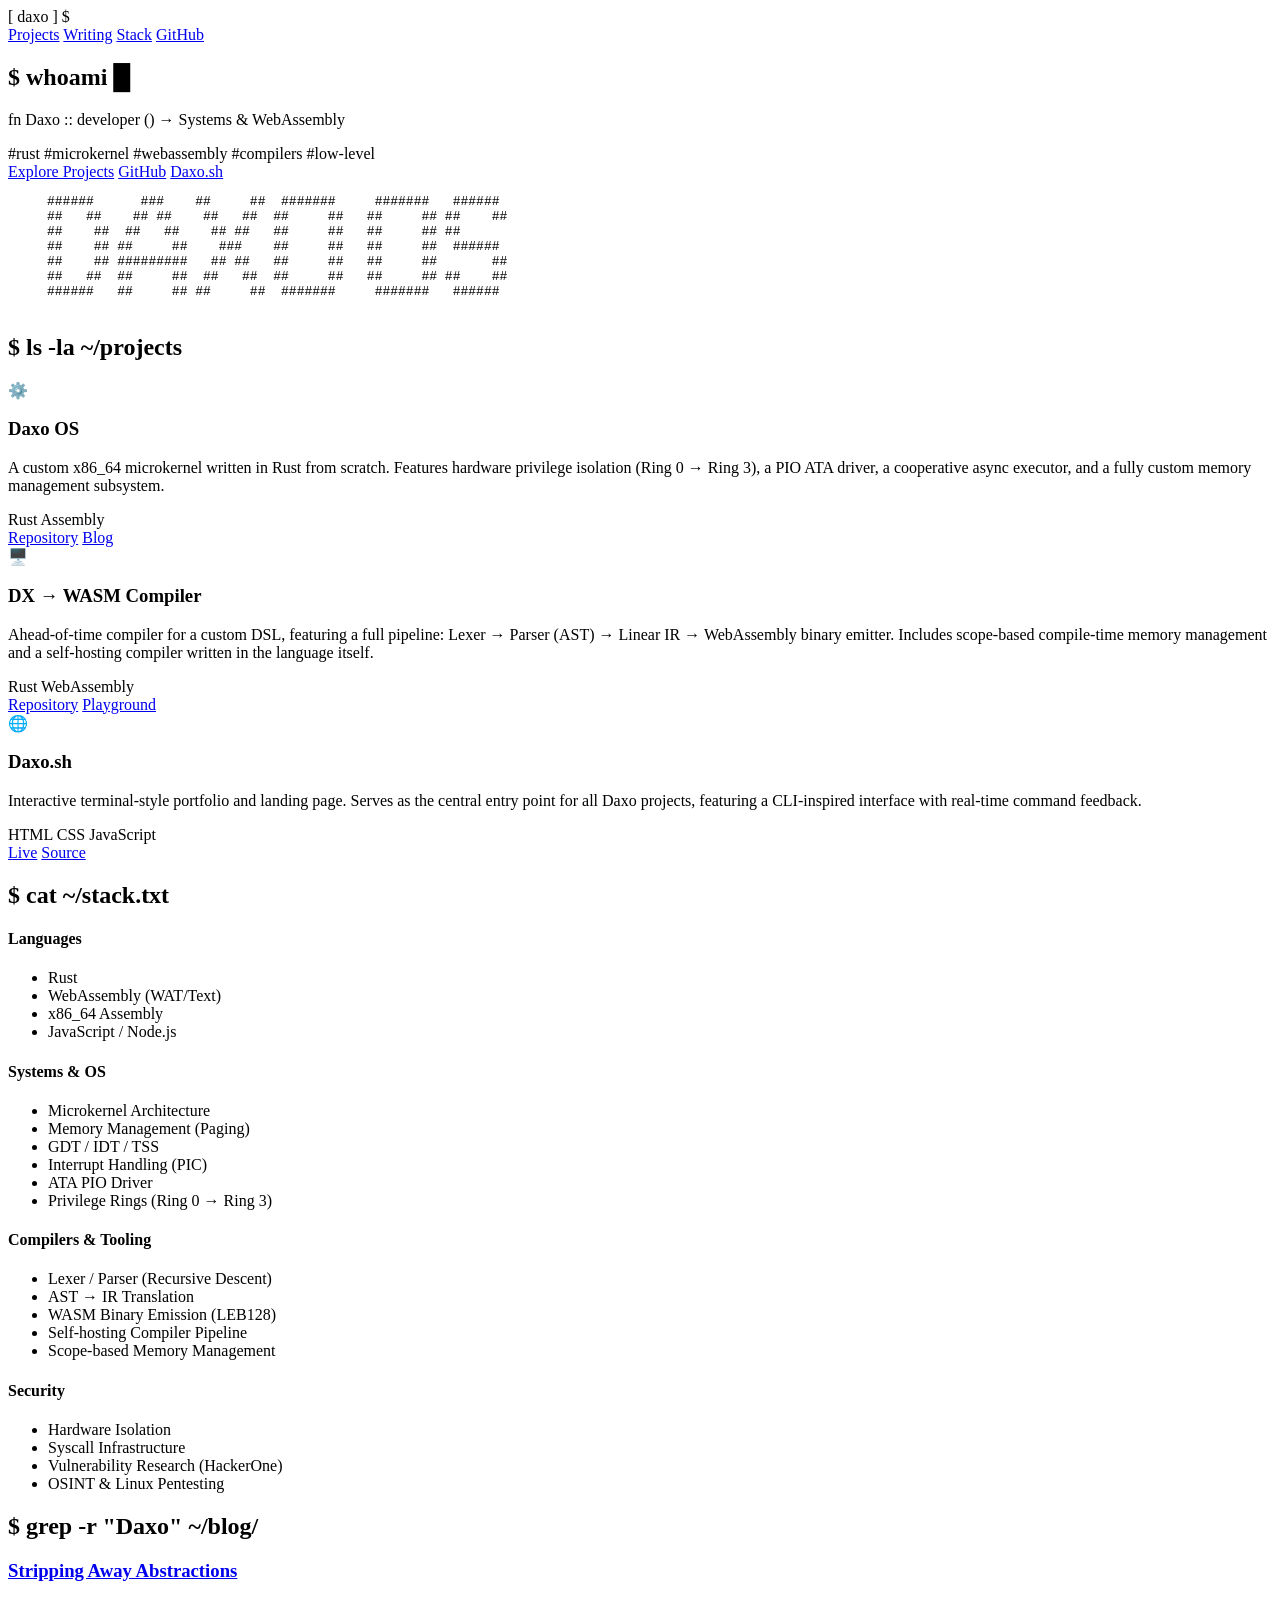
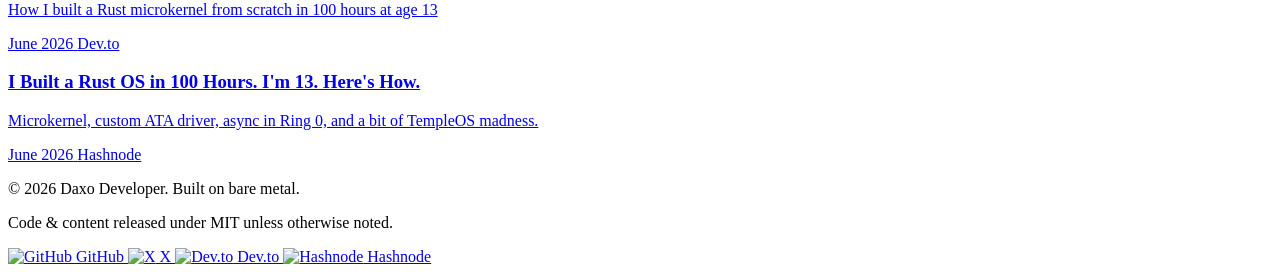
==== index.html @ 9e95999f "Create index.html" ====
<!DOCTYPE html>
<html lang="en">
<head>
    <meta charset="UTF-8" />
    <meta name="viewport" content="width=device-width, initial-scale=1.0" />
    <title>Daxo · Systems &amp; WebAssembly Developer</title>
    <meta name="description" content="Independent Systems & WebAssembly Developer. Creator of Daxo OS — a Rust microkernel with Ring 3 isolation, ATA driver, and async executor. Self-hosting compiler toolchain to WebAssembly." />
    <link rel="canonical" href="https://daxo-developer.github.io/" />
    <link rel="stylesheet" href="style.css" />
    <link rel="icon" href="assets/logo.svg" type="image/svg+xml" />

    <script type="application/ld+json">
    {
        "@context": "https://schema.org",
        "@graph": [
            {
                "@type": "Person",
                "@id": "https://daxo-developer.github.io/#person",
                "name": "Daxo Developer",
                "alternateName": "daxo-developer",
                "username": "daxo",
                "url": "https://daxo-developer.github.io/",
                "sameAs": [
                    "https://github.com/daxo-developer",
                    "https://x.com/DaxoOSDev",
                    "https://dev.to/aitoolsdxglitch",
                    "https://daxo-os.hashnode.dev/"
                ],
                "jobTitle": "Independent Systems & WebAssembly Developer",
                "description": "Building low‑level systems: a Rust microkernel (Daxo OS) with hardware privilege isolation, a self‑hosting DSL compiler targeting WebAssembly, and security research.",
                "knowsAbout": [
                    "Operating Systems",
                    "x86_64 Architecture",
                    "Rust",
                    "WebAssembly",
                    "Compiler Design",
                    "Microkernels",
                    "Memory Management",
                    "System Programming"
                ]
            },
            {
                "@type": "WebSite",
                "@id": "https://daxo-developer.github.io/#website",
                "url": "https://daxo-developer.github.io/",
                "name": "Daxo Developer — Systems & WebAssembly",
                "description": "Portfolio of Daxo Developer: low‑level systems, OS development, compilers, and security.",
                "publisher": { "@id": "https://daxo-developer.github.io/#person" }
            },
            {
                "@type": "SoftwareSourceCode",
                "@id": "https://github.com/daxo-developer/daxo_os",
                "name": "Daxo OS",
                "description": "A custom x86_64 microkernel written in Rust with hardware privilege separation (Ring 0 → Ring 3), a PIO ATA driver, and a cooperative async executor.",
                "codeRepository": "https://github.com/daxo-developer/daxo_os",
                "programmingLanguage": ["Rust", "Assembly"],
                "author": { "@id": "https://daxo-developer.github.io/#person" }
            },
            {
                "@type": "SoftwareSourceCode",
                "@id": "https://github.com/daxo-developer/dx-wasm",
                "name": "DX → WASM Compiler",
                "description": "Ahead‑of‑time compiler from a custom DSL to WebAssembly with self‑hosting capabilities, linear IR, and compile‑time memory management (scope‑based RC).",
                "codeRepository": "https://github.com/daxo-developer/dx-wasm",
                "programmingLanguage": ["Rust", "WebAssembly"],
                "author": { "@id": "https://daxo-developer.github.io/#person" }
            },
            {
                "@type": "CreativeWork",
                "@id": "https://dev.to/aitoolsdxglitch/stripping-away-abstractions-how-i-built-a-rust-microkernel-from-scratch-in-100-hours-at-age-13-3cik",
                "name": "Stripping Away Abstractions — How I Built a Rust Microkernel in 100 Hours",
                "url": "https://dev.to/aitoolsdxglitch/stripping-away-abstractions-how-i-built-a-rust-microkernel-from-scratch-in-100-hours-at-age-13-3cik",
                "author": { "@id": "https://daxo-developer.github.io/#person" },
                "datePublished": "2026-06-20"
            },
            {
                "@type": "WebApplication",
                "@id": "https://daxo.sh/",
                "name": "Daxo Terminal",
                "description": "Interactive terminal‑style portfolio and landing page for Daxo projects.",
                "url": "https://daxo.sh/",
                "author": { "@id": "https://daxo-developer.github.io/#person" }
            }
        ]
    }
    </script>
</head>
<body>

    <header class="header">
        <div class="container">
            <div class="logo">
                <span class="logo-bracket">[</span>
                <span class="logo-text">daxo</span>
                <span class="logo-bracket">]</span>
                <span class="logo-prompt">$</span>
            </div>
            <nav class="nav" aria-label="Main navigation">
                <a href="#projects">Projects</a>
                <a href="#articles">Writing</a>
                <a href="#stack">Stack</a>
                <a href="https://github.com/daxo-developer" target="_blank" rel="noopener">GitHub</a>
            </nav>
        </div>
    </header>

    <section class="hero">
        <div class="container">
            <div class="hero-content">
                <h1 class="hero-title">
                    <span class="dollar">$</span>
                    <span class="cmd">whoami</span>
                    <span class="blink">█</span>
                </h1>
                <p class="hero-sub">
                    <span class="keyword">fn</span>
                    <span class="ident">Daxo</span>
                    <span class="op">::</span>
                    <span class="fn">developer</span>
                    <span class="paren">()</span>
                    <span class="arrow">→</span>
                    <span class="type">Systems &amp; WebAssembly</span>
                </p>
                <div class="hero-tags">
                    <span class="tag">#rust</span>
                    <span class="tag">#microkernel</span>
                    <span class="tag">#webassembly</span>
                    <span class="tag">#compilers</span>
                    <span class="tag">#low‑level</span>
                </div>
                <div class="hero-links">
                    <a href="#projects" class="btn btn-primary">Explore Projects</a>
                    <a href="https://github.com/daxo-developer" target="_blank" rel="noopener" class="btn btn-outline">GitHub</a>
                    <a href="https://daxo.sh/" target="_blank" rel="noopener" class="btn btn-outline">Daxo.sh</a>
                </div>
            </div>
            <div class="hero-ascii">
                <pre>
     ######      ###    ##     ##  #######     #######   ######  
     ##   ##    ## ##    ##   ##  ##     ##   ##     ## ##    ## 
     ##    ##  ##   ##    ## ##   ##     ##   ##     ## ##       
     ##    ## ##     ##    ###    ##     ##   ##     ##  ######  
     ##    ## #########   ## ##   ##     ##   ##     ##       ## 
     ##   ##  ##     ##  ##   ##  ##     ##   ##     ## ##    ## 
     ######   ##     ## ##     ##  #######     #######   ######  
                </pre>
            </div>
        </div>
    </section>

    <section id="projects" class="section projects">
        <div class="container">
            <h2 class="section-title"><span class="prompt">$</span> ls -la ~/projects</h2>
            <div class="projects-grid">
                <div class="project-card">
                    <div class="project-header">
                        <span class="project-icon">⚙️</span>
                        <h3>Daxo OS</h3>
                    </div>
                    <p class="project-desc">
                        A custom x86_64 microkernel written in Rust from scratch. Features hardware privilege 
                        isolation (Ring 0 → Ring 3), a PIO ATA driver, a cooperative async executor, and 
                        a fully custom memory management subsystem.
                    </p>
                    <div class="project-meta">
                        <span class="lang">Rust</span>
                        <span class="lang">Assembly</span>
                    </div>
                    <div class="project-links">
                        <a href="https://github.com/daxo-developer/daxo_os" target="_blank" rel="noopener">Repository</a>
                        <a href="https://dev.to/aitoolsdxglitch/stripping-away-abstractions-how-i-built-a-rust-microkernel-from-scratch-in-100-hours-at-age-13-3cik" target="_blank" rel="noopener">Blog</a>
                    </div>
                </div>

                <div class="project-card">
                    <div class="project-header">
                        <span class="project-icon">🖥️</span>
                        <h3>DX → WASM Compiler</h3>
                    </div>
                    <p class="project-desc">
                        Ahead‑of‑time compiler for a custom DSL, featuring a full pipeline: Lexer → Parser (AST) 
                        → Linear IR → WebAssembly binary emitter. Includes scope‑based compile‑time memory 
                        management and a self‑hosting compiler written in the language itself.
                    </p>
                    <div class="project-meta">
                        <span class="lang">Rust</span>
                        <span class="lang">WebAssembly</span>
                    </div>
                    <div class="project-links">
                        <a href="https://github.com/daxo-developer/dx-wasm" target="_blank" rel="noopener">Repository</a>
                        <a href="https://daxo-developer.github.io/dx-wasm/" target="_blank" rel="noopener">Playground</a>
                    </div>
                </div>

                <div class="project-card">
                    <div class="project-header">
                        <span class="project-icon">🌐</span>
                        <h3>Daxo.sh</h3>
                    </div>
                    <p class="project-desc">
                        Interactive terminal‑style portfolio and landing page. Serves as the central entry point 
                        for all Daxo projects, featuring a CLI‑inspired interface with real‑time command feedback.
                    </p>
                    <div class="project-meta">
                        <span class="lang">HTML</span>
                        <span class="lang">CSS</span>
                        <span class="lang">JavaScript</span>
                    </div>
                    <div class="project-links">
                        <a href="https://daxo.sh/" target="_blank" rel="noopener">Live</a>
                        <a href="https://github.com/daxo-developer/daxo-developer.github.io" target="_blank" rel="noopener">Source</a>
                    </div>
                </div>
            </div>
        </div>
    </section>

    <section id="stack" class="section stack">
        <div class="container">
            <h2 class="section-title"><span class="prompt">$</span> cat ~/stack.txt</h2>
            <div class="stack-grid">
                <div class="stack-category">
                    <h4>Languages</h4>
                    <ul>
                        <li>Rust</li>
                        <li>WebAssembly (WAT/Text)</li>
                        <li>x86_64 Assembly</li>
                        <li>JavaScript / Node.js</li>
                    </ul>
                </div>
                <div class="stack-category">
                    <h4>Systems &amp; OS</h4>
                    <ul>
                        <li>Microkernel Architecture</li>
                        <li>Memory Management (Paging)</li>
                        <li>GDT / IDT / TSS</li>
                        <li>Interrupt Handling (PIC)</li>
                        <li>ATA PIO Driver</li>
                        <li>Privilege Rings (Ring 0 → Ring 3)</li>
                    </ul>
                </div>
                <div class="stack-category">
                    <h4>Compilers &amp; Tooling</h4>
                    <ul>
                        <li>Lexer / Parser (Recursive Descent)</li>
                        <li>AST → IR Translation</li>
                        <li>WASM Binary Emission (LEB128)</li>
                        <li>Self‑hosting Compiler Pipeline</li>
                        <li>Scope‑based Memory Management</li>
                    </ul>
                </div>
                <div class="stack-category">
                    <h4>Security</h4>
                    <ul>
                        <li>Hardware Isolation</li>
                        <li>Syscall Infrastructure</li>
                        <li>Vulnerability Research (HackerOne)</li>
                        <li>OSINT &amp; Linux Pentesting</li>
                    </ul>
                </div>
            </div>
        </div>
    </section>

    <section id="articles" class="section articles">
        <div class="container">
            <h2 class="section-title"><span class="prompt">$</span> grep -r "Daxo" ~/blog/</h2>
            <div class="articles-grid">
                <article class="article-card">
                    <a href="https://dev.to/aitoolsdxglitch/stripping-away-abstractions-how-i-built-a-rust-microkernel-from-scratch-in-100-hours-at-age-13-3cik" target="_blank" rel="noopener">
                        <h3>Stripping Away Abstractions</h3>
                        <p>How I built a Rust microkernel from scratch in 100 hours at age 13</p>
                        <span class="article-date">June 2026</span>
                        <span class="article-platform">Dev.to</span>
                    </a>
                </article>
                <article class="article-card">
                    <a href="https://daxo-os.hashnode.dev/i-built-a-rust-os-in-100-hours-im-13-heres-how" target="_blank" rel="noopener">
                        <h3>I Built a Rust OS in 100 Hours. I'm 13. Here's How.</h3>
                        <p>Microkernel, custom ATA driver, async in Ring 0, and a bit of TempleOS madness.</p>
                        <span class="article-date">June 2026</span>
                        <span class="article-platform">Hashnode</span>
                    </a>
                </article>
            </div>
        </div>
    </section>

    <footer class="footer">
        <div class="container">
            <div class="footer-left">
                <p>&copy; 2026 Daxo Developer. Built on bare metal.</p>
                <p class="footer-license">Code &amp; content released under MIT unless otherwise noted.</p>
            </div>
            <div class="footer-right">
                <a href="https://github.com/daxo-developer" target="_blank" rel="noopener" aria-label="GitHub">
                    <img src="assets/social/github.svg" alt="GitHub" class="social-icon"> GitHub
                </a>
                <a href="https://x.com/DaxoOSDev" target="_blank" rel="noopener" aria-label="X / Twitter">
                    <img src="assets/social/twitter.svg" alt="X" class="social-icon"> X
                </a>
                <a href="https://dev.to/aitoolsdxglitch" target="_blank" rel="noopener" aria-label="Dev.to">
                    <img src="assets/social/devto.svg" alt="Dev.to" class="social-icon"> Dev.to
                </a>
                <a href="https://daxo-os.hashnode.dev/" target="_blank" rel="noopener" aria-label="Hashnode">
                    <img src="assets/social/hashnode.svg" alt="Hashnode" class="social-icon"> Hashnode
                </a>
            </div>
        </div>
    </footer>

</body>
</html>
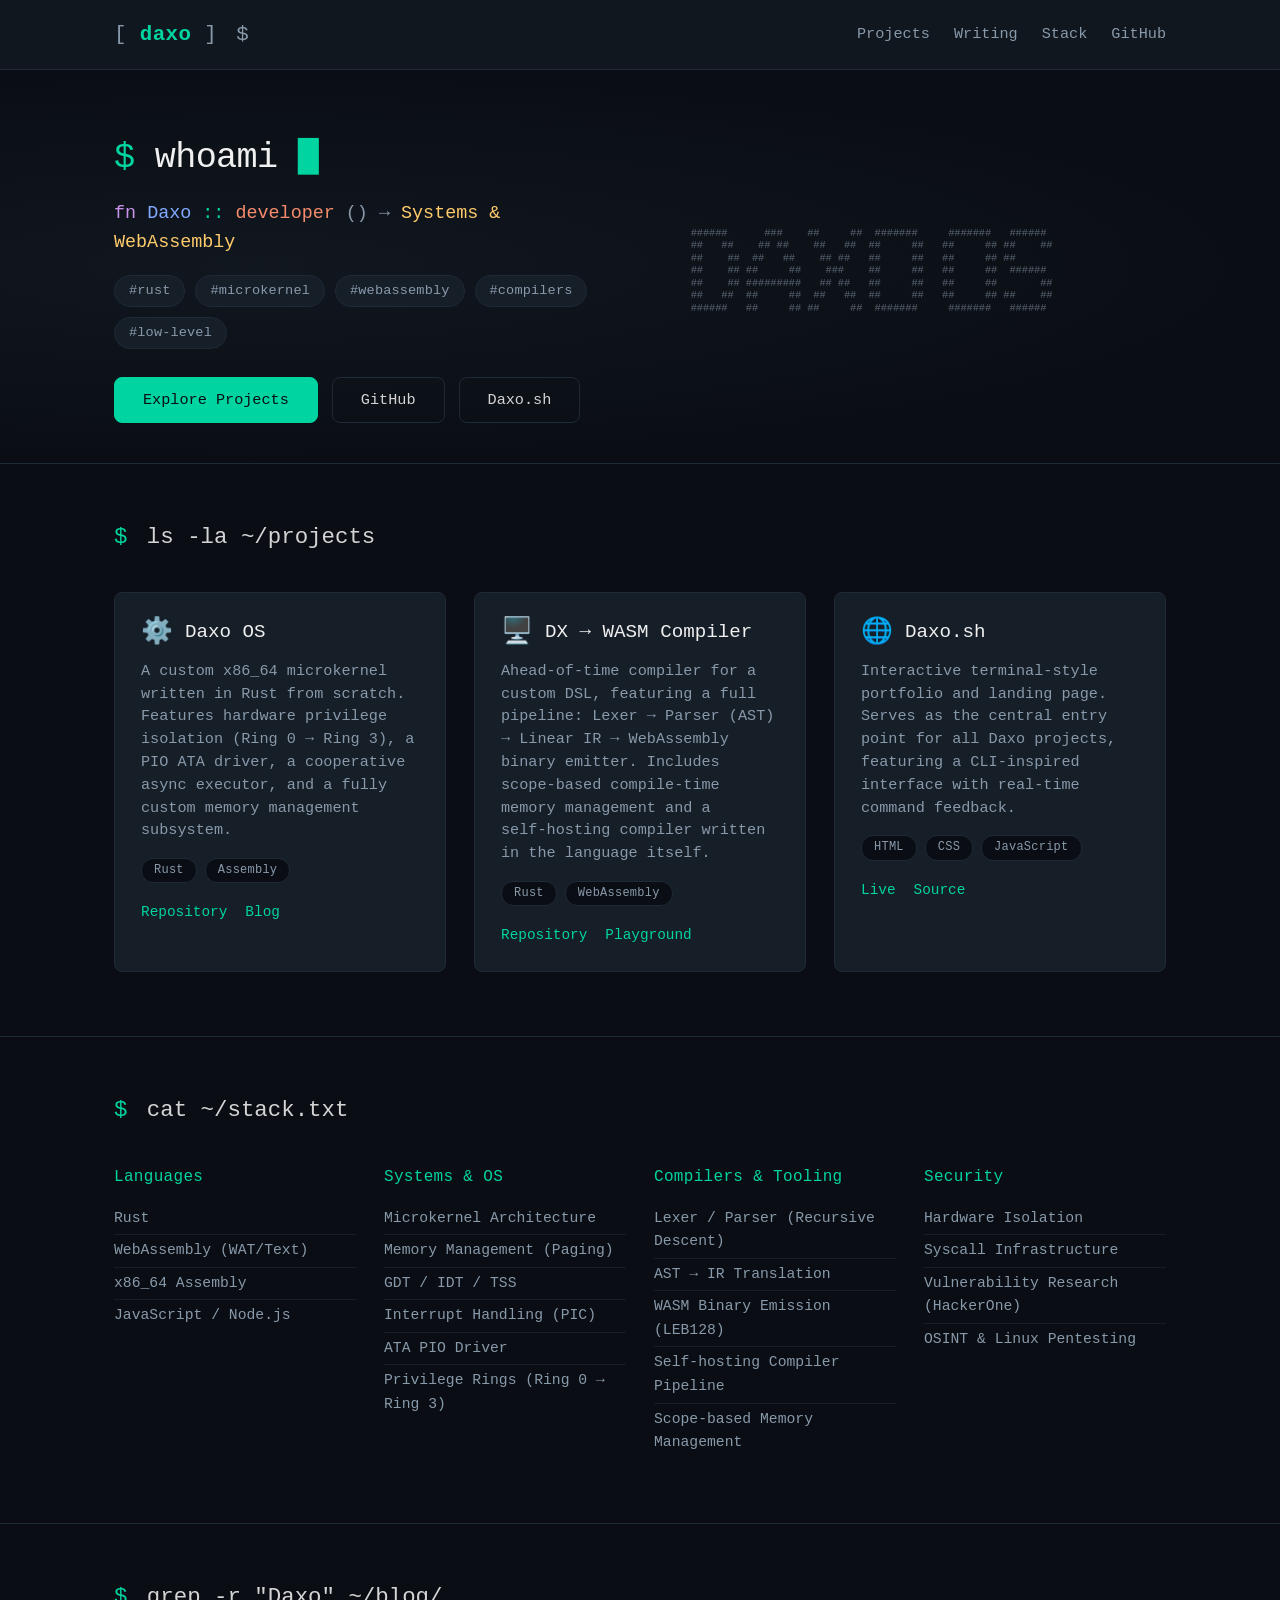
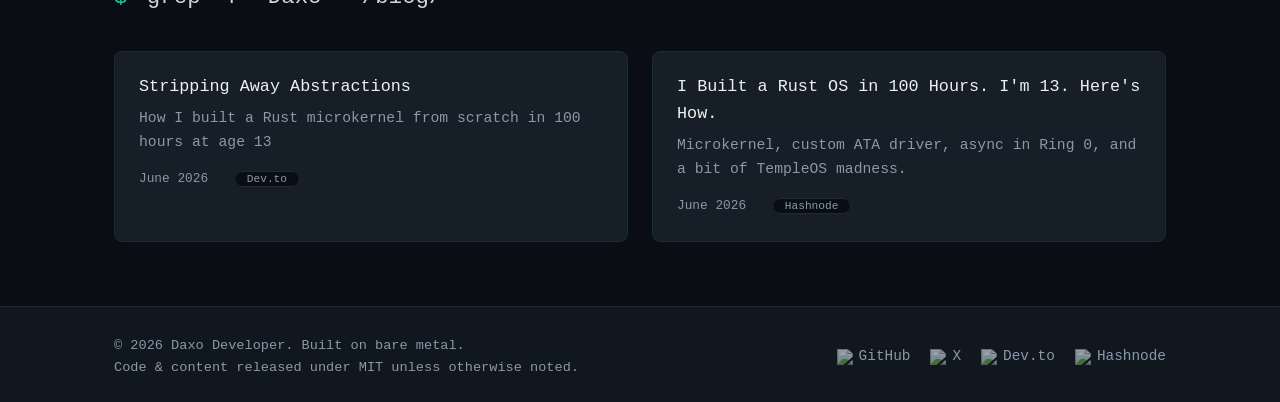
==== commit 8ccf1cca: "Update index.html" ====
--- a/index.html
+++ b/index.html
@@ -7,7 +7,7 @@
     <meta name="description" content="Independent Systems & WebAssembly Developer. Creator of Daxo OS — a Rust microkernel with Ring 3 isolation, ATA driver, and async executor. Self-hosting compiler toolchain to WebAssembly." />
     <link rel="canonical" href="https://daxo-developer.github.io/" />
     <link rel="stylesheet" href="style.css" />
-    <link rel="icon" href="assets/logo.svg" type="image/svg+xml" />
+    <link rel="icon" href="assets/logo.png" type="image/svg+xml" />
 
     <script type="application/ld+json">
     {
--- a/style.css
+++ b/style.css
@@ -0,0 +1,493 @@
+/* ============================================
+   GLOBAL RESET & VARIABLES
+   ============================================ */
+* {
+    margin: 0;
+    padding: 0;
+    box-sizing: border-box;
+}
+
+:root {
+    --bg-primary: #0a0e14;
+    --bg-secondary: #11171f;
+    --bg-card: #161e28;
+    --text-primary: #d4d4d4;
+    --text-muted: #8899aa;
+    --accent: #00d4a0;
+    --accent-dim: #1a8a6b;
+    --accent-glow: rgba(0, 212, 160, 0.15);
+    --border: #1e2a36;
+    --font: 'JetBrains Mono', 'Fira Code', 'Cascadia Code', monospace;
+    --radius: 8px;
+    --transition: 0.25s ease;
+}
+
+html {
+    scroll-behavior: smooth;
+}
+
+body {
+    font-family: var(--font);
+    background: var(--bg-primary);
+    color: var(--text-primary);
+    line-height: 1.6;
+    min-height: 100vh;
+}
+
+a {
+    color: var(--accent);
+    text-decoration: none;
+    transition: var(--transition);
+}
+a:hover {
+    color: #66f0cc;
+    text-decoration: underline;
+}
+
+.container {
+    max-width: 1100px;
+    margin: 0 auto;
+    padding: 0 24px;
+}
+
+/* ============================================
+   HEADER
+   ============================================ */
+.header {
+    padding: 18px 0;
+    border-bottom: 1px solid var(--border);
+    background: var(--bg-secondary);
+    position: sticky;
+    top: 0;
+    z-index: 10;
+    backdrop-filter: blur(6px);
+}
+
+.header .container {
+    display: flex;
+    align-items: center;
+    justify-content: space-between;
+    flex-wrap: wrap;
+    gap: 12px;
+}
+
+.logo {
+    font-size: 1.3rem;
+    font-weight: 500;
+    letter-spacing: 0.02em;
+}
+.logo-bracket { color: var(--text-muted); }
+.logo-text { color: var(--accent); font-weight: 600; }
+.logo-prompt { color: var(--text-muted); margin-left: 6px; }
+
+.nav {
+    display: flex;
+    gap: 24px;
+    font-size: 0.95rem;
+}
+.nav a {
+    color: var(--text-muted);
+    font-weight: 400;
+}
+.nav a:hover {
+    color: var(--accent);
+    text-decoration: none;
+}
+
+/* ============================================
+   HERO
+   ============================================ */
+.hero {
+    padding: 60px 0 40px;
+    background: radial-gradient(ellipse at 20% 50%, var(--bg-secondary) 0%, var(--bg-primary) 70%);
+    border-bottom: 1px solid var(--border);
+}
+
+.hero .container {
+    display: grid;
+    grid-template-columns: 1fr 1fr;
+    gap: 40px;
+    align-items: center;
+}
+
+.hero-title {
+    font-size: 2.2rem;
+    font-weight: 400;
+    letter-spacing: -0.02em;
+}
+.hero-title .dollar { color: var(--accent); }
+.hero-title .cmd { color: #f0f0f0; }
+.hero-title .blink {
+    animation: blink 1.2s step-end infinite;
+    color: var(--accent);
+    font-weight: 300;
+}
+@keyframes blink {
+    0%, 100% { opacity: 1; }
+    50% { opacity: 0; }
+}
+
+.hero-sub {
+    font-size: 1.15rem;
+    margin-top: 12px;
+    color: var(--text-muted);
+}
+.hero-sub .keyword { color: #c792ea; }
+.hero-sub .ident { color: #82aaff; }
+.hero-sub .op { color: var(--accent); }
+.hero-sub .fn { color: #f78c6c; }
+.hero-sub .paren { color: var(--text-muted); }
+.hero-sub .arrow { color: var(--text-muted); }
+.hero-sub .type { color: #ffcb6b; }
+
+.hero-tags {
+    margin-top: 18px;
+    display: flex;
+    flex-wrap: wrap;
+    gap: 10px;
+}
+.tag {
+    background: var(--bg-card);
+    border: 1px solid var(--border);
+    border-radius: 20px;
+    padding: 4px 14px;
+    font-size: 0.85rem;
+    color: var(--text-muted);
+    letter-spacing: 0.01em;
+}
+
+.hero-links {
+    margin-top: 28px;
+    display: flex;
+    flex-wrap: wrap;
+    gap: 14px;
+}
+
+.btn {
+    display: inline-block;
+    padding: 10px 28px;
+    border-radius: var(--radius);
+    font-family: var(--font);
+    font-size: 0.95rem;
+    font-weight: 500;
+    cursor: pointer;
+    transition: var(--transition);
+    border: 1px solid transparent;
+}
+.btn-primary {
+    background: var(--accent);
+    color: #0a0e14;
+    border-color: var(--accent);
+}
+.btn-primary:hover {
+    background: #66f0cc;
+    border-color: #66f0cc;
+    text-decoration: none;
+    color: #0a0e14;
+}
+.btn-outline {
+    background: transparent;
+    color: var(--text-primary);
+    border-color: var(--border);
+}
+.btn-outline:hover {
+    background: var(--bg-card);
+    border-color: var(--accent);
+    text-decoration: none;
+    color: var(--accent);
+}
+
+.hero-ascii pre {
+    font-size: 0.65rem;
+    line-height: 1.2;
+    color: var(--text-muted);
+    opacity: 0.6;
+    letter-spacing: -0.01em;
+    overflow-x: auto;
+    padding: 6px 0;
+}
+
+/* ============================================
+   SECTIONS
+   ============================================ */
+.section {
+    padding: 56px 0 64px;
+    border-bottom: 1px solid var(--border);
+}
+.section:last-of-type {
+    border-bottom: none;
+}
+
+.section-title {
+    font-size: 1.4rem;
+    font-weight: 400;
+    margin-bottom: 36px;
+    color: var(--text-primary);
+}
+.section-title .prompt {
+    color: var(--accent);
+    margin-right: 6px;
+}
+
+/* ============================================
+   PROJECTS
+   ============================================ */
+.projects-grid {
+    display: grid;
+    grid-template-columns: repeat(auto-fit, minmax(300px, 1fr));
+    gap: 28px;
+}
+
+.project-card {
+    background: var(--bg-card);
+    border: 1px solid var(--border);
+    border-radius: var(--radius);
+    padding: 24px 26px;
+    transition: var(--transition);
+}
+.project-card:hover {
+    border-color: var(--accent);
+    box-shadow: 0 0 30px var(--accent-glow);
+    transform: translateY(-2px);
+}
+
+.project-header {
+    display: flex;
+    align-items: center;
+    gap: 12px;
+    margin-bottom: 12px;
+}
+.project-icon {
+    font-size: 1.6rem;
+    line-height: 1;
+}
+.project-header h3 {
+    font-size: 1.2rem;
+    font-weight: 500;
+    color: #f0f0f0;
+}
+
+.project-desc {
+    color: var(--text-muted);
+    font-size: 0.95rem;
+    margin-bottom: 16px;
+    line-height: 1.5;
+}
+
+.project-meta {
+    display: flex;
+    flex-wrap: wrap;
+    gap: 8px;
+    margin-bottom: 18px;
+}
+.lang {
+    background: var(--bg-primary);
+    color: var(--text-muted);
+    font-size: 0.75rem;
+    padding: 2px 12px;
+    border-radius: 12px;
+    border: 1px solid var(--border);
+    letter-spacing: 0.02em;
+}
+
+.project-links {
+    display: flex;
+    gap: 18px;
+    font-size: 0.9rem;
+}
+.project-links a {
+    color: var(--accent);
+}
+.project-links a:hover {
+    color: #66f0cc;
+}
+
+/* ============================================
+   STACK
+   ============================================ */
+.stack-grid {
+    display: grid;
+    grid-template-columns: repeat(auto-fit, minmax(220px, 1fr));
+    gap: 28px;
+}
+
+.stack-category h4 {
+    color: var(--accent);
+    font-size: 1rem;
+    font-weight: 500;
+    margin-bottom: 12px;
+    letter-spacing: 0.02em;
+}
+.stack-category ul {
+    list-style: none;
+    padding: 0;
+}
+.stack-category li {
+    color: var(--text-muted);
+    font-size: 0.92rem;
+    padding: 4px 0;
+    border-bottom: 1px solid var(--bg-card);
+}
+.stack-category li:last-child {
+    border-bottom: none;
+}
+
+/* ============================================
+   ARTICLES
+   ============================================ */
+.articles-grid {
+    display: grid;
+    grid-template-columns: repeat(auto-fit, minmax(280px, 1fr));
+    gap: 24px;
+}
+
+.article-card {
+    background: var(--bg-card);
+    border: 1px solid var(--border);
+    border-radius: var(--radius);
+    padding: 22px 24px;
+    transition: var(--transition);
+}
+.article-card:hover {
+    border-color: var(--accent);
+    box-shadow: 0 0 24px var(--accent-glow);
+}
+.article-card a {
+    display: block;
+    color: inherit;
+}
+.article-card a:hover {
+    text-decoration: none;
+}
+.article-card h3 {
+    font-size: 1.05rem;
+    font-weight: 500;
+    color: #f0f0f0;
+    margin-bottom: 6px;
+}
+.article-card p {
+    color: var(--text-muted);
+    font-size: 0.92rem;
+    margin: 6px 0 12px;
+}
+.article-card .article-date {
+    color: var(--text-muted);
+    font-size: 0.8rem;
+    margin-right: 16px;
+}
+.article-card .article-platform {
+    background: var(--bg-primary);
+    color: var(--text-muted);
+    font-size: 0.7rem;
+    padding: 1px 12px;
+    border-radius: 12px;
+    border: 1px solid var(--border);
+}
+
+/* ============================================
+   FOOTER & ICONS
+   ============================================ */
+.footer {
+    padding: 28px 0 24px;
+    border-top: 1px solid var(--border);
+    background: var(--bg-secondary);
+}
+.footer .container {
+    display: flex;
+    flex-wrap: wrap;
+    justify-content: space-between;
+    align-items: center;
+    gap: 16px;
+}
+.footer-left p {
+    color: var(--text-muted);
+    font-size: 0.85rem;
+}
+.footer-license {
+    font-size: 0.75rem;
+    color: #4a5a6a;
+}
+.footer-right {
+    display: flex;
+    flex-wrap: wrap;
+    gap: 20px;
+}
+.footer-right a {
+    color: var(--text-muted);
+    font-size: 0.9rem;
+    display: inline-flex;
+    align-items: center;
+    gap: 6px;
+}
+.footer-right a:hover {
+    color: var(--accent);
+    text-decoration: none;
+}
+.social-icon {
+    width: 16px;
+    height: 16px;
+    vertical-align: middle;
+    filter: opacity(0.6);
+    transition: var(--transition);
+}
+.footer-right a:hover .social-icon {
+    filter: opacity(1) drop-shadow(0 0 4px var(--accent));
+}
+
+/* ============================================
+   RESPONSIVE
+   ============================================ */
+@media (max-width: 820px) {
+    .hero .container {
+        grid-template-columns: 1fr;
+        gap: 20px;
+    }
+    .hero-ascii pre {
+        font-size: 0.5rem;
+    }
+    .hero-title {
+        font-size: 1.7rem;
+    }
+    .header .container {
+        flex-direction: column;
+        align-items: stretch;
+        gap: 10px;
+    }
+    .nav {
+        justify-content: center;
+        flex-wrap: wrap;
+        gap: 14px;
+        font-size: 0.9rem;
+    }
+}
+
+@media (max-width: 480px) {
+    .hero {
+        padding: 30px 0 20px;
+    }
+    .hero-title {
+        font-size: 1.3rem;
+    }
+    .hero-sub {
+        font-size: 0.95rem;
+    }
+    .projects-grid,
+    .articles-grid {
+        grid-template-columns: 1fr;
+    }
+    .stack-grid {
+        grid-template-columns: 1fr; /* Фикс для предотвращения сжатия длинных слов */
+    }
+    .footer .container {
+        flex-direction: column;
+        text-align: center;
+    }
+    .footer-right {
+        justify-content: center;
+    }
+    .btn {
+        padding: 8px 18px;
+        font-size: 0.85rem;
+    }
+}
+
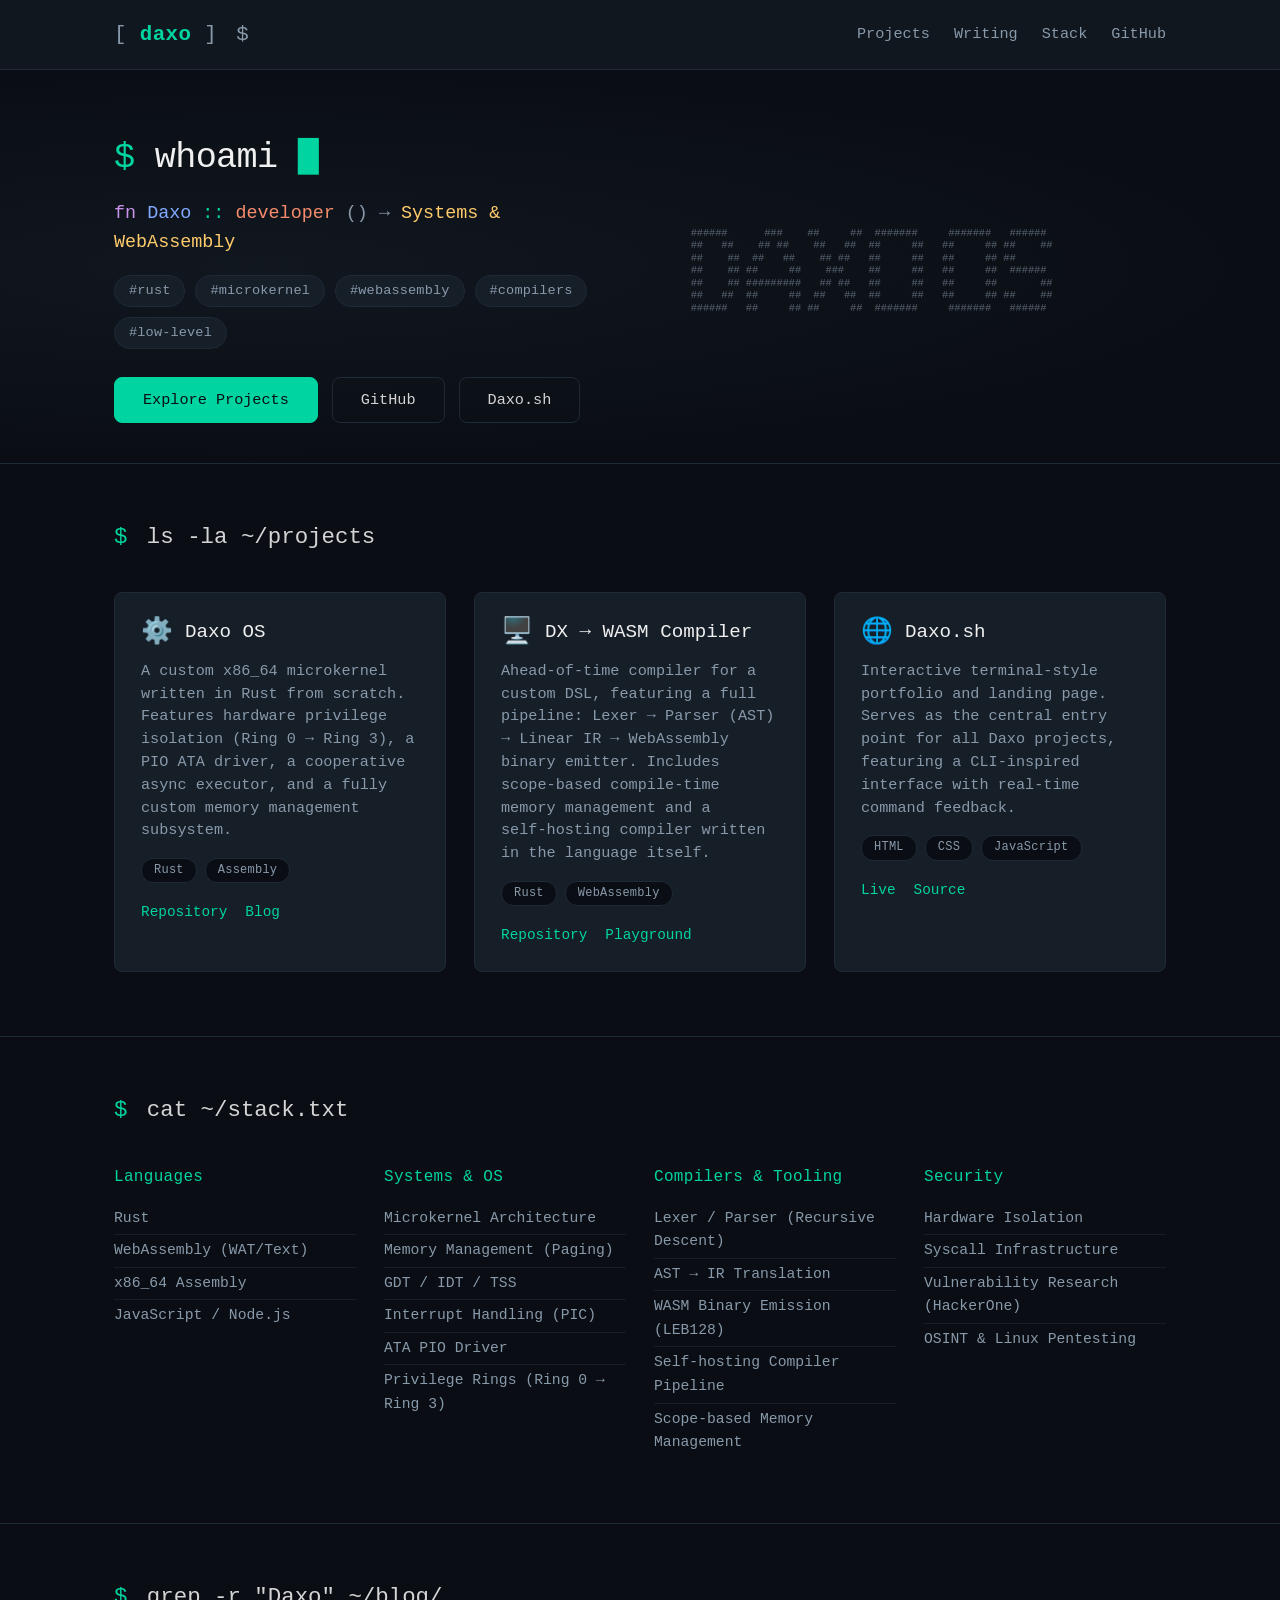
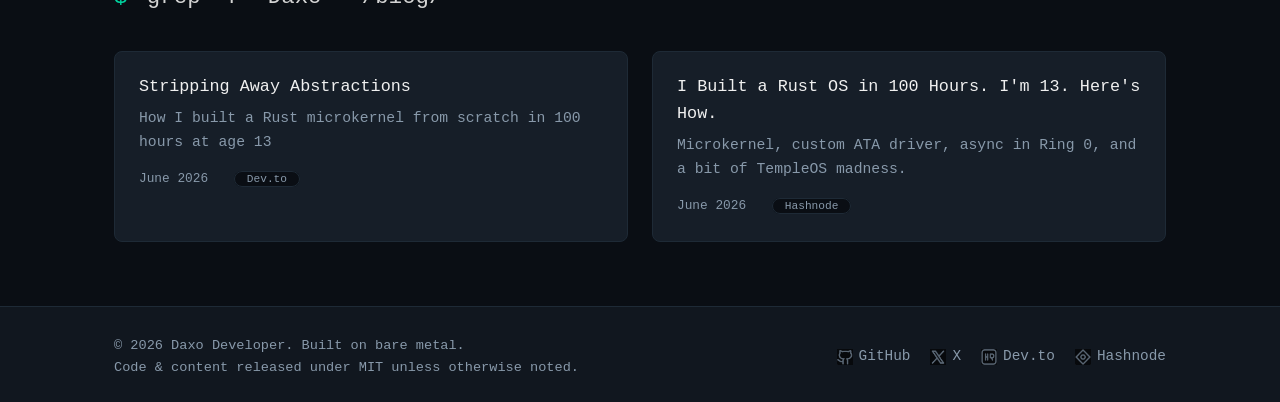
==== commit cab9b7d2: "Update index.html" ====
--- a/index.html
+++ b/index.html
@@ -7,7 +7,7 @@
     <meta name="description" content="Independent Systems & WebAssembly Developer. Creator of Daxo OS — a Rust microkernel with Ring 3 isolation, ATA driver, and async executor. Self-hosting compiler toolchain to WebAssembly." />
     <link rel="canonical" href="https://daxo-developer.github.io/" />
     <link rel="stylesheet" href="style.css" />
-    <link rel="icon" href="assets/logo.png" type="image/svg+xml" />
+    <link rel="icon" href="assets/logo.png" type="image/png" />
 
     <script type="application/ld+json">
     {
@@ -294,16 +294,16 @@
             </div>
             <div class="footer-right">
                 <a href="https://github.com/daxo-developer" target="_blank" rel="noopener" aria-label="GitHub">
-                    <img src="assets/social/github.svg" alt="GitHub" class="social-icon"> GitHub
+                    <img src="assets/social/github.png" alt="GitHub" class="social-icon"> GitHub
                 </a>
                 <a href="https://x.com/DaxoOSDev" target="_blank" rel="noopener" aria-label="X / Twitter">
-                    <img src="assets/social/twitter.svg" alt="X" class="social-icon"> X
+                    <img src="assets/social/twitter.png" alt="X" class="social-icon"> X
                 </a>
                 <a href="https://dev.to/aitoolsdxglitch" target="_blank" rel="noopener" aria-label="Dev.to">
-                    <img src="assets/social/devto.svg" alt="Dev.to" class="social-icon"> Dev.to
+                    <img src="assets/social/devto.png" alt="Dev.to" class="social-icon"> Dev.to
                 </a>
                 <a href="https://daxo-os.hashnode.dev/" target="_blank" rel="noopener" aria-label="Hashnode">
-                    <img src="assets/social/hashnode.svg" alt="Hashnode" class="social-icon"> Hashnode
+                    <img src="assets/social/hashnode.png" alt="Hashnode" class="social-icon"> Hashnode
                 </a>
             </div>
         </div>
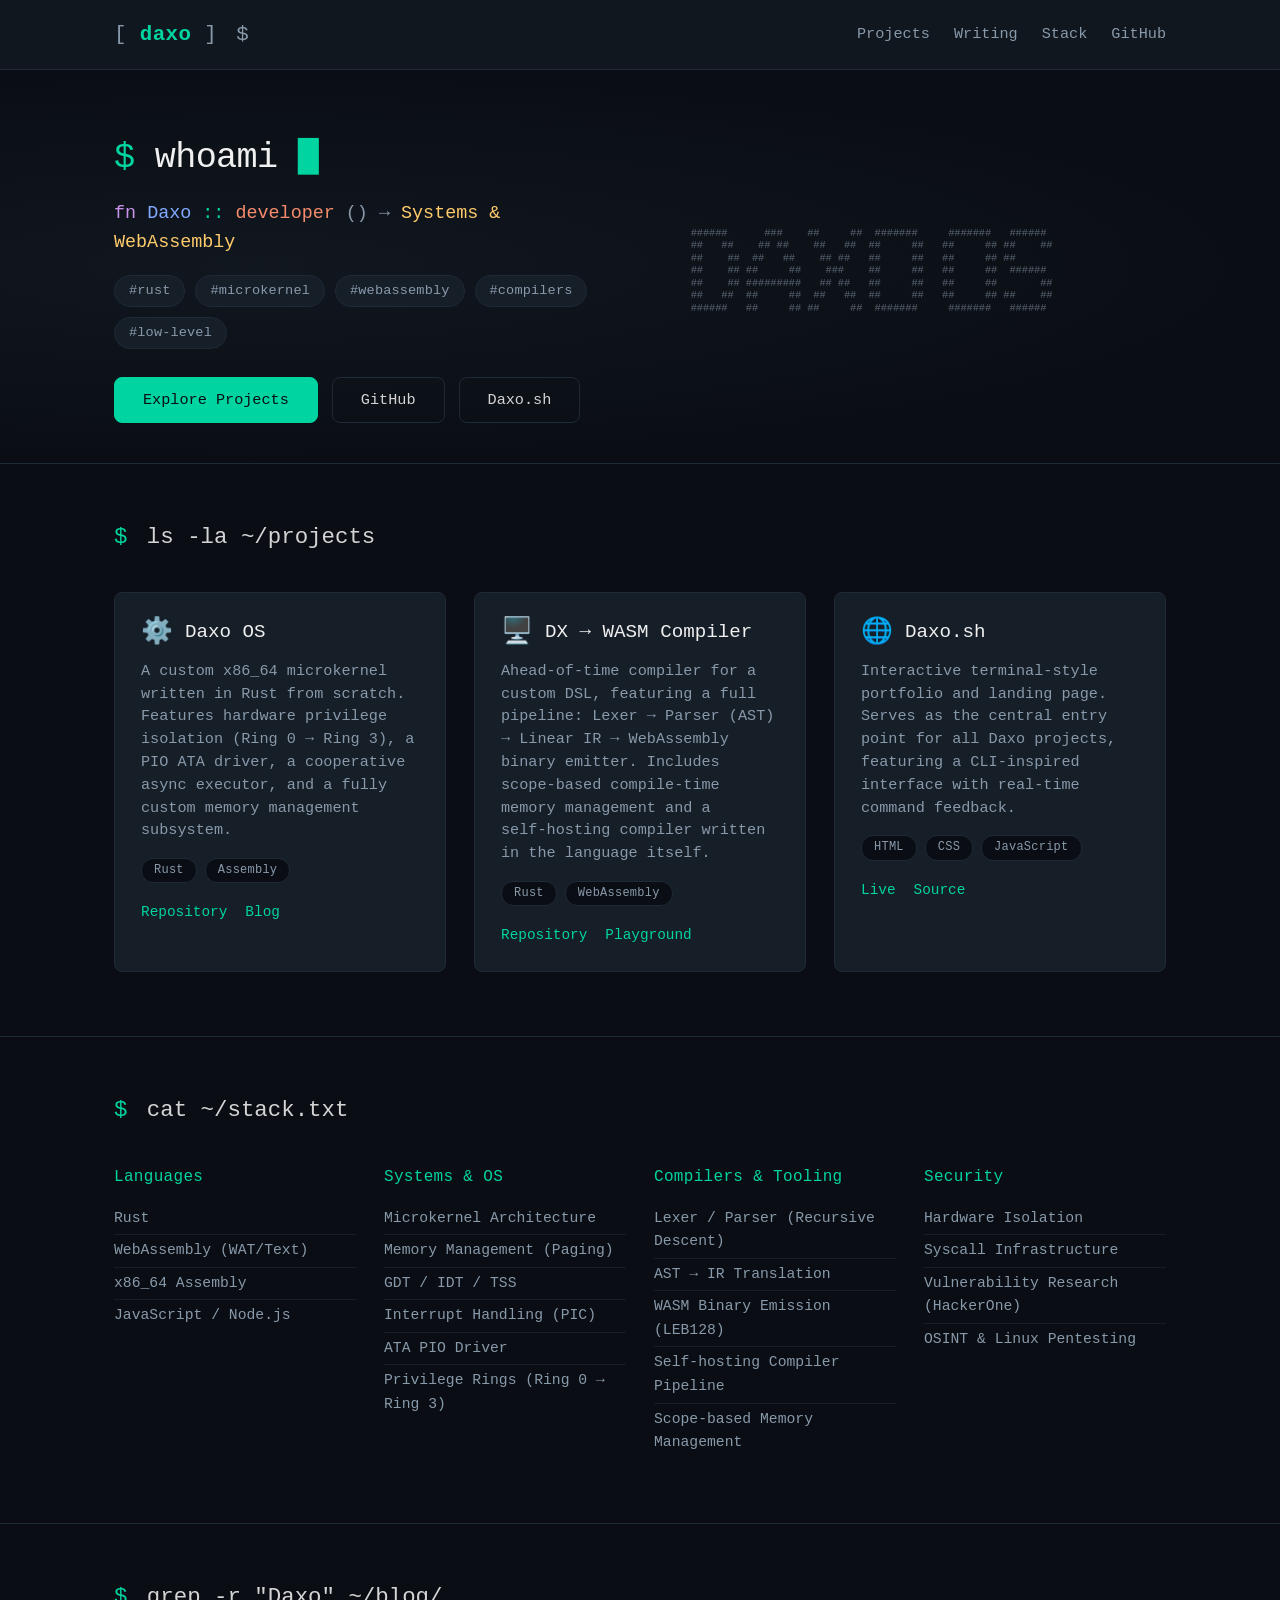
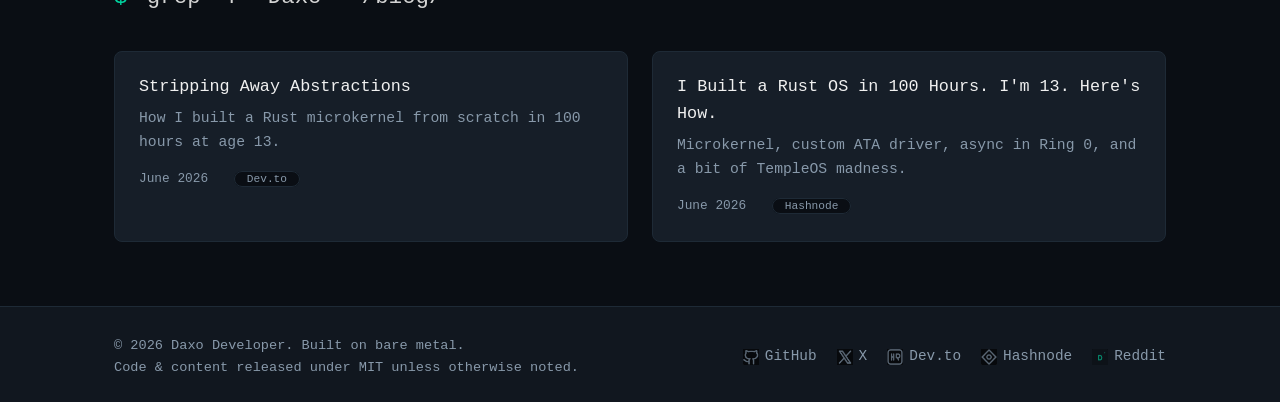
==== commit d8f16f17: "Update index.html" ====
--- a/index.html
+++ b/index.html
@@ -9,6 +9,7 @@
     <link rel="stylesheet" href="style.css" />
     <link rel="icon" href="assets/logo.png" type="image/png" />
 
+    <!-- JSON‑LD Structured Data -->
     <script type="application/ld+json">
     {
         "@context": "https://schema.org",
@@ -23,8 +24,9 @@
                 "sameAs": [
                     "https://github.com/daxo-developer",
                     "https://x.com/DaxoOSDev",
-                    "https://dev.to/aitoolsdxglitch",
-                    "https://daxo-os.hashnode.dev/"
+                    "https://dev.to/aitoolsdxglitch/stripping-away-abstractions-how-i-built-a-rust-microkernel-from-scratch-in-100-hours-at-age-13-3cik",
+                    "https://daxo-os.hashnode.dev/",
+                    "https://www.reddit.com/user/Weak_Brick_1779/"
                 ],
                 "jobTitle": "Independent Systems & WebAssembly Developer",
                 "description": "Building low‑level systems: a Rust microkernel (Daxo OS) with hardware privilege isolation, a self‑hosting DSL compiler targeting WebAssembly, and security research.",
@@ -167,7 +169,7 @@
                         <span class="lang">Assembly</span>
                     </div>
                     <div class="project-links">
-                        <a href="https://github.com/daxo-developer/daxo_os" target="_blank" rel="noopener">Repository</a>
+                        <a href="http://github.com/daxo-developer/daxo_os" target="_blank" rel="noopener">Repository</a>
                         <a href="https://dev.to/aitoolsdxglitch/stripping-away-abstractions-how-i-built-a-rust-microkernel-from-scratch-in-100-hours-at-age-13-3cik" target="_blank" rel="noopener">Blog</a>
                     </div>
                 </div>
@@ -269,7 +271,7 @@
                 <article class="article-card">
                     <a href="https://dev.to/aitoolsdxglitch/stripping-away-abstractions-how-i-built-a-rust-microkernel-from-scratch-in-100-hours-at-age-13-3cik" target="_blank" rel="noopener">
                         <h3>Stripping Away Abstractions</h3>
-                        <p>How I built a Rust microkernel from scratch in 100 hours at age 13</p>
+                        <p>How I built a Rust microkernel from scratch in 100 hours at age 13.</p>
                         <span class="article-date">June 2026</span>
                         <span class="article-platform">Dev.to</span>
                     </a>
@@ -292,18 +294,23 @@
                 <p>&copy; 2026 Daxo Developer. Built on bare metal.</p>
                 <p class="footer-license">Code &amp; content released under MIT unless otherwise noted.</p>
             </div>
+            <!-- Ссылки обновлены в соответствии с предоставленными рабочими URL -->
             <div class="footer-right">
-                <a href="https://github.com/daxo-developer" target="_blank" rel="noopener" aria-label="GitHub">
+                <a href="http://github.com/daxo-developer/daxo_os" target="_blank" rel="noopener" aria-label="GitHub">
                     <img src="assets/social/github.png" alt="GitHub" class="social-icon"> GitHub
                 </a>
                 <a href="https://x.com/DaxoOSDev" target="_blank" rel="noopener" aria-label="X / Twitter">
                     <img src="assets/social/twitter.png" alt="X" class="social-icon"> X
                 </a>
-                <a href="https://dev.to/aitoolsdxglitch" target="_blank" rel="noopener" aria-label="Dev.to">
+                <a href="https://dev.to/aitoolsdxglitch/stripping-away-abstractions-how-i-built-a-rust-microkernel-from-scratch-in-100-hours-at-age-13-3cik" target="_blank" rel="noopener" aria-label="Dev.to">
                     <img src="assets/social/devto.png" alt="Dev.to" class="social-icon"> Dev.to
                 </a>
-                <a href="https://daxo-os.hashnode.dev/" target="_blank" rel="noopener" aria-label="Hashnode">
+                <a href="https://daxo-os.hashnode.dev" target="_blank" rel="noopener" aria-label="Hashnode">
                     <img src="assets/social/hashnode.png" alt="Hashnode" class="social-icon"> Hashnode
+                </a>
+                <!-- Добавлена новая ссылка на Reddit, так как картинка-заглушка "twitter.png" или "logo.png" временно заменит иконку, пока не добавишь подходящую -->
+                <a href="https://www.reddit.com/user/Weak_Brick_1779/?screen_view_count=1" target="_blank" rel="noopener" aria-label="Reddit">
+                    <img src="assets/logo.png" alt="Reddit" class="social-icon"> Reddit
                 </a>
             </div>
         </div>
